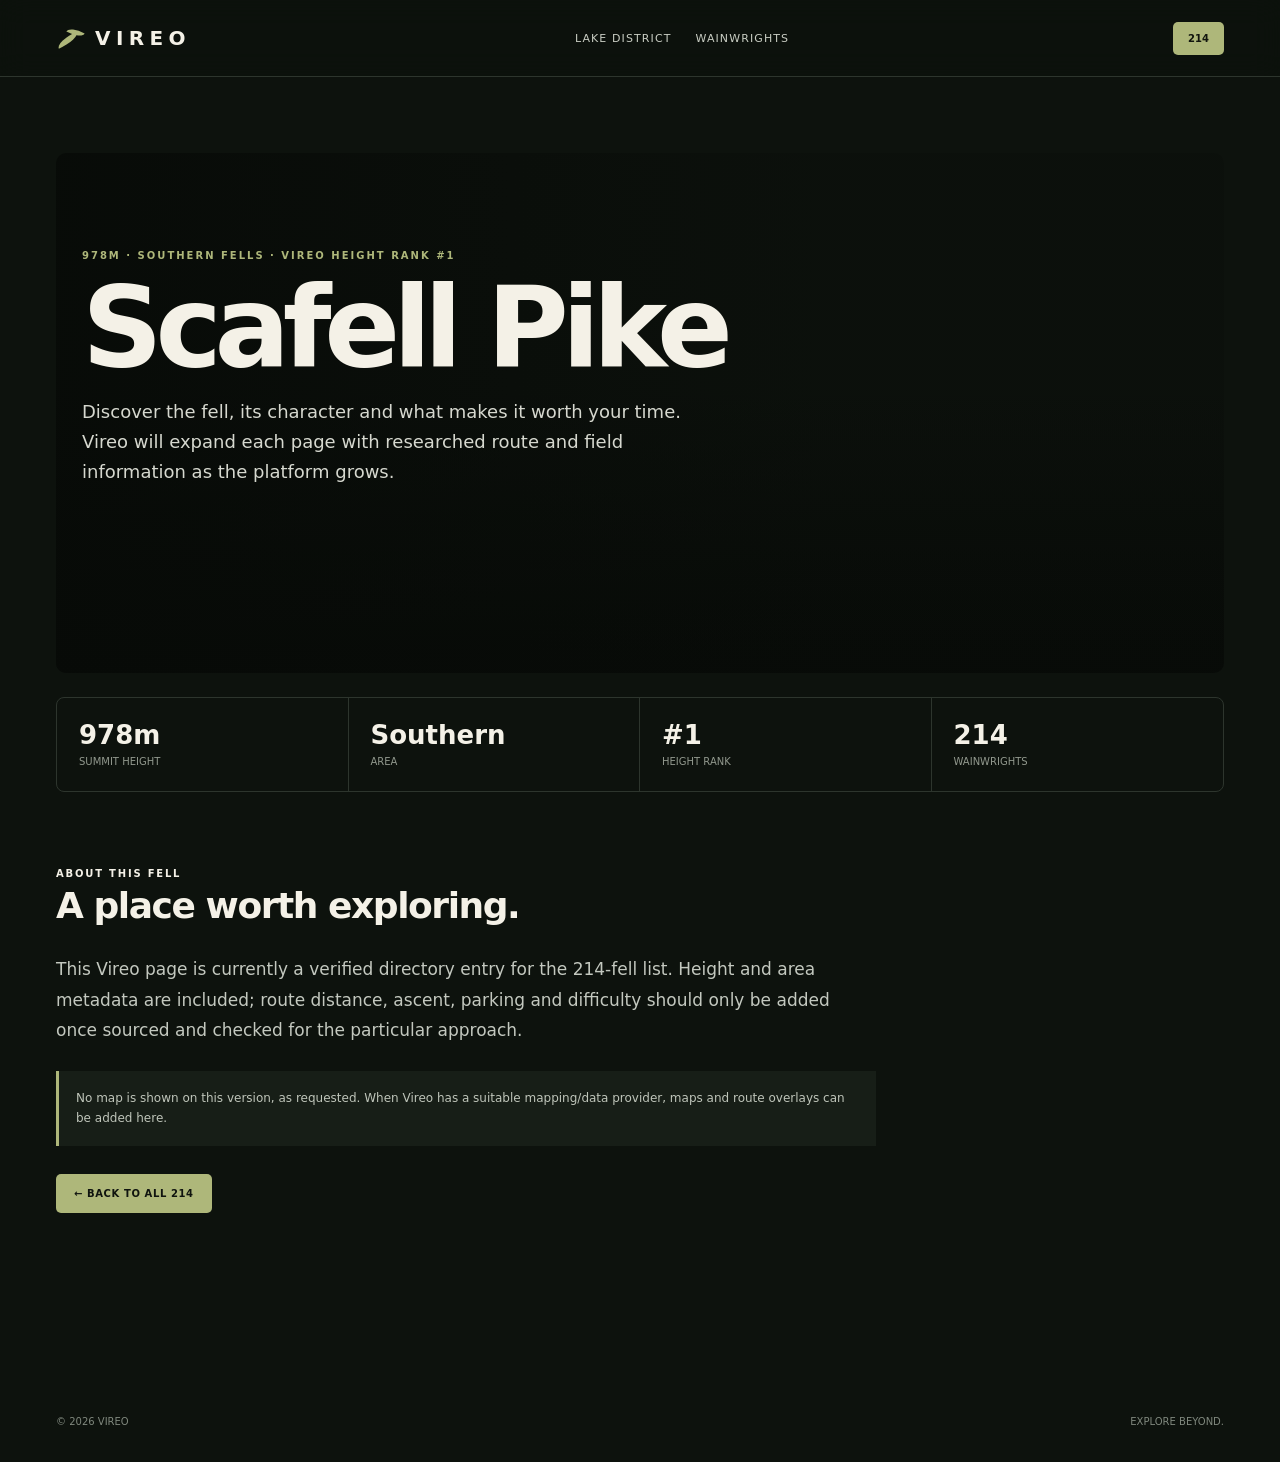
==== fell.html @ 31882af8 "Add files via upload" ====
<!doctype html><html><head><meta charset="utf-8"><meta name="viewport" content="width=device-width,initial-scale=1"><title>Wainwright — Vireo</title><link rel="stylesheet" href="styles.css"></head><body><header><div class="wrap nav"><a class="logo" href="index.html"><span class="mark"></span>VIREO</a><nav><a href="lake-district.html">LAKE DISTRICT</a><a href="wainwrights.html">WAINWRIGHTS</a></nav><a class="navbtn" href="wainwrights.html">214</a></div></header><section class="section"><div class="wrap"><div class="hero" style="min-height:520px;background-image:url('images/lake-district.svg');border-radius:10px"><div class="wrap"><div class="eyebrow" id="fellMeta">WAINWRIGHT</div><h1 id="fellName">Loading…</h1><p>Discover the fell, its character and what makes it worth your time. Vireo will expand each page with researched route and field information as the platform grows.</p></div></div><div class="stats" id="fellFacts" style="margin-top:24px"></div><section class="section"><div style="max-width:820px"><div class="sectionhead"><div><p>ABOUT THIS FELL</p><h2>A place worth exploring.</h2></div></div><p style="font-size:17px;line-height:1.8;color:#c3c8bf">This Vireo page is currently a verified directory entry for the 214-fell list. Height and area metadata are included; route distance, ascent, parking and difficulty should only be added once sourced and checked for the particular approach.</p><div class="note">No map is shown on this version, as requested. When Vireo has a suitable mapping/data provider, maps and route overlays can be added here.</div><p style="margin-top:28px"><a class="btn primary" href="wainwrights.html">← BACK TO ALL 214</a></p></div></section></div></section><footer><div class="wrap foot"><span>© 2026 VIREO</span><span>EXPLORE BEYOND.</span></div></footer><script src="fell.js"></script></body></html>
---- styles.css ----
:root{--bg:#0d120d;--panel:#151c15;--paper:#f1eee3;--ink:#131711;--olive:#aeb77a;--muted:#92998e;--line:#2d352d}
*{box-sizing:border-box}html{scroll-behavior:smooth}body{margin:0;background:var(--bg);color:#f4f1e7;font-family:Inter,system-ui,-apple-system,"Segoe UI",sans-serif}a{color:inherit;text-decoration:none}.wrap{max-width:1220px;margin:auto;padding:0 26px}
header{position:sticky;top:0;z-index:20;background:rgba(13,18,13,.92);backdrop-filter:blur(14px);border-bottom:1px solid var(--line)}.nav{height:76px;display:flex;align-items:center;justify-content:space-between}.logo{display:flex;align-items:center;gap:12px;font-size:20px;font-weight:900;letter-spacing:.27em}.mark{width:27px;height:22px;position:relative}.mark:before,.mark:after{content:"";position:absolute;background:var(--olive);border-radius:100% 0 100% 0}.mark:before{width:24px;height:8px;left:0;top:9px;transform:rotate(-25deg)}.mark:after{width:17px;height:7px;left:11px;top:2px;transform:rotate(28deg)}nav{display:flex;gap:24px;font-size:11px;letter-spacing:.1em;color:#c9cdc3}.navbtn{background:var(--olive);color:#11150e;padding:11px 15px;border-radius:5px;font-size:10px;font-weight:900}
.hero{min-height:650px;position:relative;display:flex;align-items:end;overflow:hidden;background:center/cover no-repeat}.hero:after{content:"";position:absolute;inset:0;background:linear-gradient(90deg,rgba(7,10,7,.88),rgba(7,10,7,.25) 65%),linear-gradient(0deg,rgba(7,10,7,.9),transparent 55%)}.hero .wrap{position:relative;z-index:2;width:100%;padding-bottom:72px}.eyebrow,.meta{color:var(--olive);font-size:10px;font-weight:900;letter-spacing:.2em;text-transform:uppercase}.hero h1{font-size:clamp(64px,9vw,112px);line-height:.86;letter-spacing:-.065em;margin:18px 0 22px}.hero p{font-size:18px;line-height:1.65;color:#d6d8cf;max-width:650px}.actions{display:flex;gap:10px;flex-wrap:wrap;margin-top:28px}.btn{padding:14px 18px;border-radius:5px;font-size:10px;font-weight:900;letter-spacing:.06em;display:inline-block}.primary{background:var(--olive);color:#10140f}.outline{border:1px solid #677064}
.section{padding:76px 0}.paper{background:var(--paper);color:var(--ink)}.sectionhead{display:flex;justify-content:space-between;align-items:end;margin-bottom:28px}.sectionhead p{font-size:10px;letter-spacing:.18em;font-weight:900;color:var(--olive2);margin:0 0 6px}.sectionhead h2{font-size:36px;letter-spacing:-.04em;margin:0}.view{font-size:10px;font-weight:900;color:var(--olive)}
.grid{display:grid;grid-template-columns:repeat(3,1fr);gap:14px}.tile{min-height:330px;border:1px solid var(--line);border-radius:9px;overflow:hidden;position:relative;background:#1b241b}.tile .pic{position:absolute;inset:0;background-size:cover;background-position:center}.tile .pic:after{content:"";position:absolute;inset:0;background:linear-gradient(0deg,rgba(0,0,0,.85),transparent 60%)}.tile .txt{position:absolute;z-index:2;left:19px;right:19px;bottom:18px}.tag{display:inline-block;background:rgba(10,13,10,.7);padding:6px 8px;border-radius:4px;font-size:9px;font-weight:900;letter-spacing:.1em}.tile h3{font-size:24px;margin:9px 0 3px}.tile small{color:#d0d3ca}
.stats{display:grid;grid-template-columns:repeat(4,1fr);border:1px solid var(--line);border-radius:8px;overflow:hidden}.stat{padding:22px;border-right:1px solid var(--line)}.stat:last-child{border:0}.stat b{font-size:26px;display:block}.stat span{color:var(--muted);font-size:10px}
.fellbar{display:flex;gap:10px;flex-wrap:wrap;margin-bottom:20px}.fellbar select,.fellbar input{background:#121812;border:1px solid var(--line);color:#eee;padding:12px;border-radius:5px}.fellbar input{min-width:280px;flex:1}.fellcount{color:var(--muted);font-size:11px;margin-bottom:14px}.fellgrid{display:grid;grid-template-columns:repeat(3,1fr);gap:8px}.fell{padding:15px 16px;background:#151c15;border:1px solid var(--line);border-radius:6px;cursor:pointer;text-align:left;color:#fff}.fell:hover{border-color:#69745e;transform:translateY(-2px)}.fell b{display:block;font-size:14px}.fell span{font-size:10px;color:#8e968a}.fell em{float:right;color:var(--olive);font-style:normal;font-weight:900;font-size:10px}
.drawer{position:fixed;right:0;top:0;bottom:0;width:min(470px,100%);z-index:50;background:#101610;border-left:1px solid var(--line);transform:translateX(100%);transition:.25s;padding:90px 30px 30px;overflow:auto}.drawer.open{transform:none}.close{position:absolute;right:22px;top:24px;border:1px solid var(--line);background:transparent;color:#fff;border-radius:4px;padding:8px 11px}.drawer h2{font-size:44px;line-height:.95;margin:12px 0}.drawer .height{color:var(--olive);font-size:13px;font-weight:900}.note{margin-top:25px;padding:17px;border-left:3px solid var(--olive);background:#171e17;color:#bfc5ba;font-size:12px;line-height:1.7}
footer{padding:35px 0;color:#7f877d;font-size:10px}.foot{display:flex;justify-content:space-between}
@media(max-width:800px){nav{display:none}.wrap{padding:0 18px}.hero{min-height:650px}.hero h1{font-size:64px}.hero p{font-size:16px}.grid,.fellgrid{grid-template-columns:1fr 1fr}.stats{grid-template-columns:1fr 1fr}.stat:nth-child(2){border-right:0}.stat:nth-child(-n+2){border-bottom:1px solid var(--line)}.fellbar input{min-width:100%}.tile{min-height:280px}}
@media(max-width:520px){.grid,.fellgrid{grid-template-columns:1fr}.section{padding:58px 0}.sectionhead{display:block}.view{display:inline-block;margin-top:10px}}
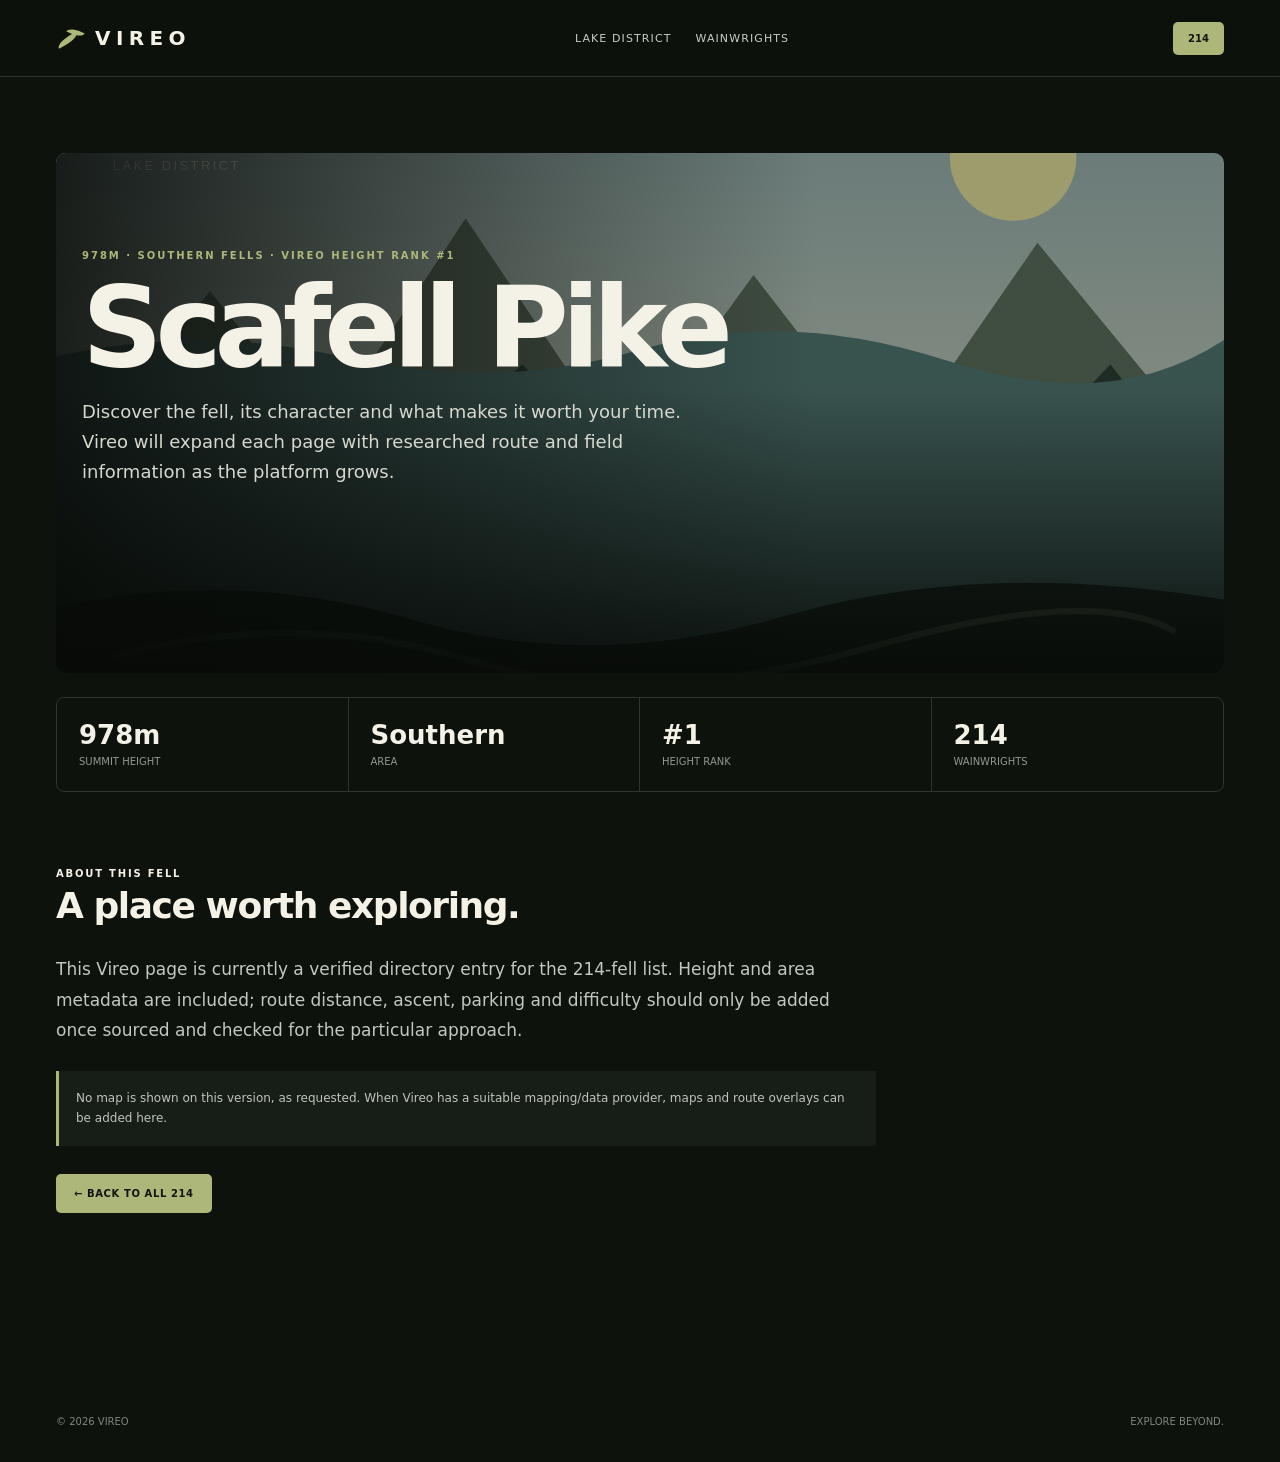
==== commit e0323552: "Add files via upload" ====
--- a/fell.html
+++ b/fell.html
@@ -1 +1 @@
-<!doctype html><html><head><meta charset="utf-8"><meta name="viewport" content="width=device-width,initial-scale=1"><title>Wainwright — Vireo</title><link rel="stylesheet" href="styles.css"></head><body><header><div class="wrap nav"><a class="logo" href="index.html"><span class="mark"></span>VIREO</a><nav><a href="lake-district.html">LAKE DISTRICT</a><a href="wainwrights.html">WAINWRIGHTS</a></nav><a class="navbtn" href="wainwrights.html">214</a></div></header><section class="section"><div class="wrap"><div class="hero" style="min-height:520px;background-image:url('images/lake-district.svg');border-radius:10px"><div class="wrap"><div class="eyebrow" id="fellMeta">WAINWRIGHT</div><h1 id="fellName">Loading…</h1><p>Discover the fell, its character and what makes it worth your time. Vireo will expand each page with researched route and field information as the platform grows.</p></div></div><div class="stats" id="fellFacts" style="margin-top:24px"></div><section class="section"><div style="max-width:820px"><div class="sectionhead"><div><p>ABOUT THIS FELL</p><h2>A place worth exploring.</h2></div></div><p style="font-size:17px;line-height:1.8;color:#c3c8bf">This Vireo page is currently a verified directory entry for the 214-fell list. Height and area metadata are included; route distance, ascent, parking and difficulty should only be added once sourced and checked for the particular approach.</p><div class="note">No map is shown on this version, as requested. When Vireo has a suitable mapping/data provider, maps and route overlays can be added here.</div><p style="margin-top:28px"><a class="btn primary" href="wainwrights.html">← BACK TO ALL 214</a></p></div></section></div></section><footer><div class="wrap foot"><span>© 2026 VIREO</span><span>EXPLORE BEYOND.</span></div></footer><script src="fell.js"></script></body></html>+<!doctype html><html><head><meta charset="utf-8"><meta name="viewport" content="width=device-width,initial-scale=1"><title>Wainwright — Vireo</title><link rel="stylesheet" href="styles.css"></head><body><header><div class="wrap nav"><a class="logo" href="index.html"><span class="mark"></span>VIREO</a><nav><a href="lake-district.html">LAKE DISTRICT</a><a href="wainwrights.html">WAINWRIGHTS</a></nav><a class="navbtn" href="wainwrights.html">214</a></div></header><section class="section"><div class="wrap"><div class="hero" style="min-height:520px;background-image:url('lake-district.svg');border-radius:10px"><div class="wrap"><div class="eyebrow" id="fellMeta">WAINWRIGHT</div><h1 id="fellName">Loading…</h1><p>Discover the fell, its character and what makes it worth your time. Vireo will expand each page with researched route and field information as the platform grows.</p></div></div><div class="stats" id="fellFacts" style="margin-top:24px"></div><section class="section"><div style="max-width:820px"><div class="sectionhead"><div><p>ABOUT THIS FELL</p><h2>A place worth exploring.</h2></div></div><p style="font-size:17px;line-height:1.8;color:#c3c8bf">This Vireo page is currently a verified directory entry for the 214-fell list. Height and area metadata are included; route distance, ascent, parking and difficulty should only be added once sourced and checked for the particular approach.</p><div class="note">No map is shown on this version, as requested. When Vireo has a suitable mapping/data provider, maps and route overlays can be added here.</div><p style="margin-top:28px"><a class="btn primary" href="wainwrights.html">← BACK TO ALL 214</a></p></div></section></div></section><footer><div class="wrap foot"><span>© 2026 VIREO</span><span>EXPLORE BEYOND.</span></div></footer><script src="fell.js"></script></body></html>
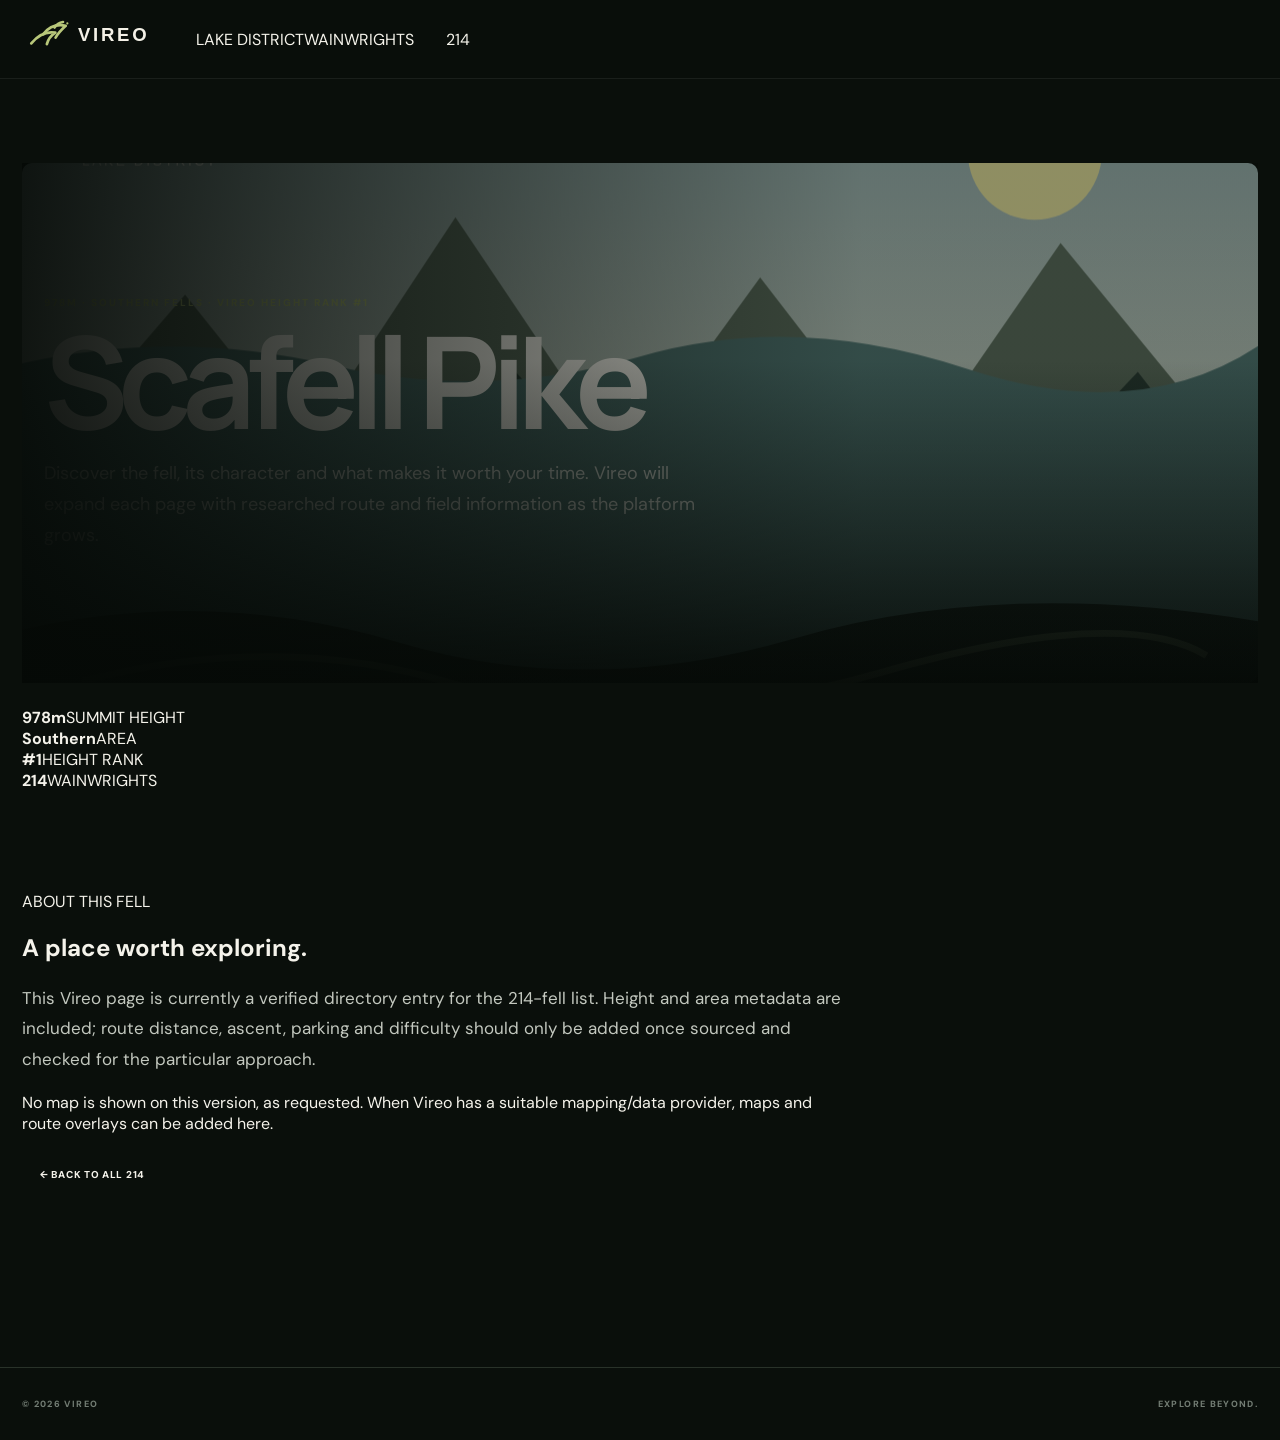
==== commit 62ce6dcd: "Add files via upload" ====
--- a/fell.html
+++ b/fell.html
@@ -1 +1 @@
-<!doctype html><html><head><meta charset="utf-8"><meta name="viewport" content="width=device-width,initial-scale=1"><title>Wainwright — Vireo</title><link rel="stylesheet" href="styles.css"></head><body><header><div class="wrap nav"><a class="logo" href="index.html"><span class="mark"></span>VIREO</a><nav><a href="lake-district.html">LAKE DISTRICT</a><a href="wainwrights.html">WAINWRIGHTS</a></nav><a class="navbtn" href="wainwrights.html">214</a></div></header><section class="section"><div class="wrap"><div class="hero" style="min-height:520px;background-image:url('lake-district.svg');border-radius:10px"><div class="wrap"><div class="eyebrow" id="fellMeta">WAINWRIGHT</div><h1 id="fellName">Loading…</h1><p>Discover the fell, its character and what makes it worth your time. Vireo will expand each page with researched route and field information as the platform grows.</p></div></div><div class="stats" id="fellFacts" style="margin-top:24px"></div><section class="section"><div style="max-width:820px"><div class="sectionhead"><div><p>ABOUT THIS FELL</p><h2>A place worth exploring.</h2></div></div><p style="font-size:17px;line-height:1.8;color:#c3c8bf">This Vireo page is currently a verified directory entry for the 214-fell list. Height and area metadata are included; route distance, ascent, parking and difficulty should only be added once sourced and checked for the particular approach.</p><div class="note">No map is shown on this version, as requested. When Vireo has a suitable mapping/data provider, maps and route overlays can be added here.</div><p style="margin-top:28px"><a class="btn primary" href="wainwrights.html">← BACK TO ALL 214</a></p></div></section></div></section><footer><div class="wrap foot"><span>© 2026 VIREO</span><span>EXPLORE BEYOND.</span></div></footer><script src="fell.js"></script></body></html>+<!doctype html><html><head><meta charset="utf-8"><meta name="viewport" content="width=device-width,initial-scale=1"><title>Wainwright — Vireo</title><link rel="stylesheet" href="styles.css"></head><body><header><div class="wrap nav"><a class="logo" href="index.html"><img class="logo-img" src="vireo-logo.svg" alt="Vireo"></a><nav><a href="lake-district.html">LAKE DISTRICT</a><a href="wainwrights.html">WAINWRIGHTS</a></nav><a class="navbtn" href="wainwrights.html">214</a></div></header><section class="section"><div class="wrap"><div class="hero" style="min-height:520px;background-image:url('lake-district.svg');border-radius:10px"><div class="wrap"><div class="eyebrow" id="fellMeta">WAINWRIGHT</div><h1 id="fellName">Loading…</h1><p>Discover the fell, its character and what makes it worth your time. Vireo will expand each page with researched route and field information as the platform grows.</p></div></div><div class="stats" id="fellFacts" style="margin-top:24px"></div><section class="section"><div style="max-width:820px"><div class="sectionhead"><div><p>ABOUT THIS FELL</p><h2>A place worth exploring.</h2></div></div><p style="font-size:17px;line-height:1.8;color:#c3c8bf">This Vireo page is currently a verified directory entry for the 214-fell list. Height and area metadata are included; route distance, ascent, parking and difficulty should only be added once sourced and checked for the particular approach.</p><div class="note">No map is shown on this version, as requested. When Vireo has a suitable mapping/data provider, maps and route overlays can be added here.</div><p style="margin-top:28px"><a class="btn primary" href="wainwrights.html">← BACK TO ALL 214</a></p></div></section></div></section><footer><div class="wrap foot"><span>© 2026 VIREO</span><span>EXPLORE BEYOND.</span></div></footer><script src="fell.js"></script></body></html>
--- a/styles.css
+++ b/styles.css
@@ -1,13 +1,11 @@
-
-:root{--bg:#0d120d;--panel:#151c15;--paper:#f1eee3;--ink:#131711;--olive:#aeb77a;--muted:#92998e;--line:#2d352d}
-*{box-sizing:border-box}html{scroll-behavior:smooth}body{margin:0;background:var(--bg);color:#f4f1e7;font-family:Inter,system-ui,-apple-system,"Segoe UI",sans-serif}a{color:inherit;text-decoration:none}.wrap{max-width:1220px;margin:auto;padding:0 26px}
-header{position:sticky;top:0;z-index:20;background:rgba(13,18,13,.92);backdrop-filter:blur(14px);border-bottom:1px solid var(--line)}.nav{height:76px;display:flex;align-items:center;justify-content:space-between}.logo{display:flex;align-items:center;gap:12px;font-size:20px;font-weight:900;letter-spacing:.27em}.mark{width:27px;height:22px;position:relative}.mark:before,.mark:after{content:"";position:absolute;background:var(--olive);border-radius:100% 0 100% 0}.mark:before{width:24px;height:8px;left:0;top:9px;transform:rotate(-25deg)}.mark:after{width:17px;height:7px;left:11px;top:2px;transform:rotate(28deg)}nav{display:flex;gap:24px;font-size:11px;letter-spacing:.1em;color:#c9cdc3}.navbtn{background:var(--olive);color:#11150e;padding:11px 15px;border-radius:5px;font-size:10px;font-weight:900}
-.hero{min-height:650px;position:relative;display:flex;align-items:end;overflow:hidden;background:center/cover no-repeat}.hero:after{content:"";position:absolute;inset:0;background:linear-gradient(90deg,rgba(7,10,7,.88),rgba(7,10,7,.25) 65%),linear-gradient(0deg,rgba(7,10,7,.9),transparent 55%)}.hero .wrap{position:relative;z-index:2;width:100%;padding-bottom:72px}.eyebrow,.meta{color:var(--olive);font-size:10px;font-weight:900;letter-spacing:.2em;text-transform:uppercase}.hero h1{font-size:clamp(64px,9vw,112px);line-height:.86;letter-spacing:-.065em;margin:18px 0 22px}.hero p{font-size:18px;line-height:1.65;color:#d6d8cf;max-width:650px}.actions{display:flex;gap:10px;flex-wrap:wrap;margin-top:28px}.btn{padding:14px 18px;border-radius:5px;font-size:10px;font-weight:900;letter-spacing:.06em;display:inline-block}.primary{background:var(--olive);color:#10140f}.outline{border:1px solid #677064}
-.section{padding:76px 0}.paper{background:var(--paper);color:var(--ink)}.sectionhead{display:flex;justify-content:space-between;align-items:end;margin-bottom:28px}.sectionhead p{font-size:10px;letter-spacing:.18em;font-weight:900;color:var(--olive2);margin:0 0 6px}.sectionhead h2{font-size:36px;letter-spacing:-.04em;margin:0}.view{font-size:10px;font-weight:900;color:var(--olive)}
-.grid{display:grid;grid-template-columns:repeat(3,1fr);gap:14px}.tile{min-height:330px;border:1px solid var(--line);border-radius:9px;overflow:hidden;position:relative;background:#1b241b}.tile .pic{position:absolute;inset:0;background-size:cover;background-position:center}.tile .pic:after{content:"";position:absolute;inset:0;background:linear-gradient(0deg,rgba(0,0,0,.85),transparent 60%)}.tile .txt{position:absolute;z-index:2;left:19px;right:19px;bottom:18px}.tag{display:inline-block;background:rgba(10,13,10,.7);padding:6px 8px;border-radius:4px;font-size:9px;font-weight:900;letter-spacing:.1em}.tile h3{font-size:24px;margin:9px 0 3px}.tile small{color:#d0d3ca}
-.stats{display:grid;grid-template-columns:repeat(4,1fr);border:1px solid var(--line);border-radius:8px;overflow:hidden}.stat{padding:22px;border-right:1px solid var(--line)}.stat:last-child{border:0}.stat b{font-size:26px;display:block}.stat span{color:var(--muted);font-size:10px}
-.fellbar{display:flex;gap:10px;flex-wrap:wrap;margin-bottom:20px}.fellbar select,.fellbar input{background:#121812;border:1px solid var(--line);color:#eee;padding:12px;border-radius:5px}.fellbar input{min-width:280px;flex:1}.fellcount{color:var(--muted);font-size:11px;margin-bottom:14px}.fellgrid{display:grid;grid-template-columns:repeat(3,1fr);gap:8px}.fell{padding:15px 16px;background:#151c15;border:1px solid var(--line);border-radius:6px;cursor:pointer;text-align:left;color:#fff}.fell:hover{border-color:#69745e;transform:translateY(-2px)}.fell b{display:block;font-size:14px}.fell span{font-size:10px;color:#8e968a}.fell em{float:right;color:var(--olive);font-style:normal;font-weight:900;font-size:10px}
-.drawer{position:fixed;right:0;top:0;bottom:0;width:min(470px,100%);z-index:50;background:#101610;border-left:1px solid var(--line);transform:translateX(100%);transition:.25s;padding:90px 30px 30px;overflow:auto}.drawer.open{transform:none}.close{position:absolute;right:22px;top:24px;border:1px solid var(--line);background:transparent;color:#fff;border-radius:4px;padding:8px 11px}.drawer h2{font-size:44px;line-height:.95;margin:12px 0}.drawer .height{color:var(--olive);font-size:13px;font-weight:900}.note{margin-top:25px;padding:17px;border-left:3px solid var(--olive);background:#171e17;color:#bfc5ba;font-size:12px;line-height:1.7}
-footer{padding:35px 0;color:#7f877d;font-size:10px}.foot{display:flex;justify-content:space-between}
-@media(max-width:800px){nav{display:none}.wrap{padding:0 18px}.hero{min-height:650px}.hero h1{font-size:64px}.hero p{font-size:16px}.grid,.fellgrid{grid-template-columns:1fr 1fr}.stats{grid-template-columns:1fr 1fr}.stat:nth-child(2){border-right:0}.stat:nth-child(-n+2){border-bottom:1px solid var(--line)}.fellbar input{min-width:100%}.tile{min-height:280px}}
-@media(max-width:520px){.grid,.fellgrid{grid-template-columns:1fr}.section{padding:58px 0}.sectionhead{display:block}.view{display:inline-block;margin-top:10px}}
+@import url("https://fonts.googleapis.com/css2?family=DM+Sans:wght@400;500;700&family=Manrope:wght@700;800&display=swap");
+:root{--bg:#0a0f0b;--panel:#121913;--panel2:#182019;--paper:#f2efe5;--ink:#151a15;--olive:#b8c77a;--muted:#99a198;--line:#293229;--white:#f5f3eb;--shadow:0 25px 70px rgba(0,0,0,.28)}
+*{box-sizing:border-box}html{scroll-behavior:smooth}body{margin:0;background:var(--bg);color:var(--white);font-family:"DM Sans",system-ui,sans-serif}body.locked{overflow:hidden}a{color:inherit;text-decoration:none}button,input,select{font:inherit}.wrap{width:min(1240px,calc(100% - 44px));margin:auto}
+header{position:sticky;top:0;z-index:30;background:rgba(10,15,11,.88);backdrop-filter:blur(18px);border-bottom:1px solid rgba(255,255,255,.07)}.nav{height:78px;display:flex;align-items:center;gap:32px}.logo-img{width:142px;height:auto}.navlinks{display:flex;gap:24px;margin-left:auto}.navlinks a{font-size:10px;letter-spacing:.13em;color:#c7ccc4;font-weight:700}.navlinks a:hover{color:var(--olive)}.nav-cta{background:var(--olive);color:#10150f;padding:11px 15px;border-radius:5px;font-size:10px;font-weight:800;letter-spacing:.06em}
+.hero{min-height:710px;display:flex;align-items:flex-end;position:relative;background:url('lake-district.svg') center/cover no-repeat}.hero:before{content:"";position:absolute;inset:0;background:linear-gradient(90deg,rgba(5,9,6,.93),rgba(5,9,6,.32) 68%),linear-gradient(0deg,rgba(5,9,6,.92),transparent 62%)}.hero-inner{position:relative;z-index:2;padding:0 0 82px}.eyebrow,.kicker{font-size:10px;text-transform:uppercase;letter-spacing:.2em;color:var(--olive);font-weight:800}.hero h1{font-family:Manrope,sans-serif;font-size:clamp(68px,10vw,138px);line-height:.84;letter-spacing:-.075em;margin:18px 0 24px}.hero p{max-width:670px;font-size:18px;line-height:1.7;color:#d8ddd5;margin:0}.hero-actions{display:flex;gap:10px;flex-wrap:wrap;margin-top:30px}.btn{padding:14px 18px;border-radius:5px;font-size:10px;font-weight:800;letter-spacing:.07em}.btn-primary{background:var(--olive);color:#10150f}.btn-ghost{border:1px solid #5b675c;color:#f2f4ee}
+.section{padding:84px 0}.paper{background:var(--paper);color:var(--ink)}.section-head{display:flex;justify-content:space-between;gap:30px;align-items:end;margin-bottom:28px}.section-head h2{font-family:Manrope,sans-serif;font-size:42px;line-height:1;letter-spacing:-.055em;margin:8px 0 0}.section-head p{margin:0}.view{font-size:10px;font-weight:800;letter-spacing:.1em;color:#707d5b}
+.explore-grid{display:grid;grid-template-columns:repeat(4,1fr);gap:14px}.explore-card{border:1px solid var(--line);border-radius:12px;overflow:hidden;background:var(--panel);min-height:380px;position:relative}.explore-card .img{position:absolute;inset:0;background-size:cover;background-position:center}.explore-card .img:after{content:"";position:absolute;inset:0;background:linear-gradient(0deg,rgba(0,0,0,.9),rgba(0,0,0,.08) 65%)}.explore-copy{position:absolute;bottom:20px;left:20px;right:20px;z-index:2}.explore-copy h3{font-family:Manrope,sans-serif;font-size:28px;margin:8px 0}.explore-copy small{color:#c9d0c6;line-height:1.5}.pill{display:inline-block;padding:6px 8px;background:rgba(9,13,10,.75);font-size:9px;letter-spacing:.12em;font-weight:800;color:var(--olive)}
+.region-strip{display:grid;grid-template-columns:repeat(4,1fr);gap:1px;background:var(--line);border:1px solid var(--line);margin-top:30px}.region-card{background:var(--panel);padding:28px}.region-card b{display:block;font-family:Manrope;font-size:34px;letter-spacing:-.04em}.region-card span{font-size:9px;letter-spacing:.12em;color:var(--muted);font-weight:800}
+.directory-hero{padding:90px 0 42px}.directory-hero h1{font-family:Manrope;font-size:clamp(58px,8vw,108px);line-height:.86;letter-spacing:-.07em;margin:12px 0 22px}.directory-hero .lead{max-width:760px;color:#aeb6ad;line-height:1.7;font-size:16px}.directory-tools{display:flex;gap:10px;margin:35px 0 18px;flex-wrap:wrap}.directory-tools input,.directory-tools select{background:#121913;border:1px solid #313c32;color:#e8ece5;padding:13px 14px;border-radius:6px;outline:none}.directory-tools input{flex:1;min-width:250px}.directory-tools input:focus{border-color:var(--olive)}.count{font-size:10px;letter-spacing:.13em;color:#7f897f;text-transform:uppercase;margin-bottom:12px}.peak-grid{display:grid;grid-template-columns:repeat(3,1fr);gap:8px}.peak-card{display:grid;grid-template-columns:38px 1fr auto 24px;gap:10px;align-items:center;text-align:left;background:#111811;border:1px solid #263027;color:#edf0e9;padding:15px 14px;border-radius:7px;cursor:pointer;transition:.18s}.peak-card:hover{transform:translateY(-2px);border-color:#56634f;background:#172018}.rank{font-size:9px;color:#68736a}.peak-name{font-weight:700;font-size:13px}.peak-height{font-size:11px;color:var(--olive);font-weight:800}.peak-arrow{color:#6d786e}.drawer{position:fixed;inset:0;background:rgba(0,0,0,.65);z-index:50;display:flex;justify-content:flex-end;opacity:0;pointer-events:none;transition:.2s}.drawer.open{opacity:1;pointer-events:auto}.drawer-panel{width:min(560px,100%);height:100%;background:#101711;border-left:1px solid #2c372d;padding:46px 40px;transform:translateX(100%);transition:.25s;overflow:auto}.drawer.open .drawer-panel{transform:none}.close{border:1px solid #364137;background:none;color:#aeb6ac;padding:9px 12px;border-radius:5px;font-size:9px;letter-spacing:.12em;font-weight:800;float:right}.drawer h2{font-family:Manrope;font-size:48px;line-height:.95;letter-spacing:-.06em;margin:70px 0 10px}.drawer .height{font-family:Manrope;font-size:34px;color:var(--olive)}.drawer p{color:#b8c0b8;line-height:1.8}.drawer-note{margin-top:34px;padding:20px;border:1px solid #2b352c;background:#141d15;color:#89948a;font-size:12px;line-height:1.7}
+.fell{display:grid;grid-template-columns:70px 1fr;grid-template-rows:auto auto;gap:3px 12px;text-align:left;background:#111811;border:1px solid #263027;color:#edf0e9;padding:15px 14px;border-radius:7px;cursor:pointer}.fell:hover{border-color:#56634f;background:#172018}.fell em{grid-row:1/3;font-style:normal;font-family:Manrope;font-size:20px;color:var(--olive);align-self:center}.fell b{font-size:13px}.fell span{font-size:10px;color:#7f897f}footer{border-top:1px solid var(--line);padding:30px 0;color:#737d74}.foot{display:flex;justify-content:space-between;font-size:9px;letter-spacing:.15em;font-weight:800}
+@media(max-width:900px){.navlinks{display:none}.explore-grid{grid-template-columns:repeat(2,1fr)}.peak-grid{grid-template-columns:repeat(2,1fr)}.region-strip{grid-template-columns:repeat(2,1fr)}}@media(max-width:620px){.wrap{width:min(100% - 28px,1240px)}.hero{min-height:650px}.hero h1{font-size:68px}.section{padding:60px 0}.explore-grid,.peak-grid{grid-template-columns:1fr}.region-strip{grid-template-columns:1fr}.directory-hero{padding-top:60px}.drawer-panel{padding:30px 22px}.drawer h2{font-size:38px}}
